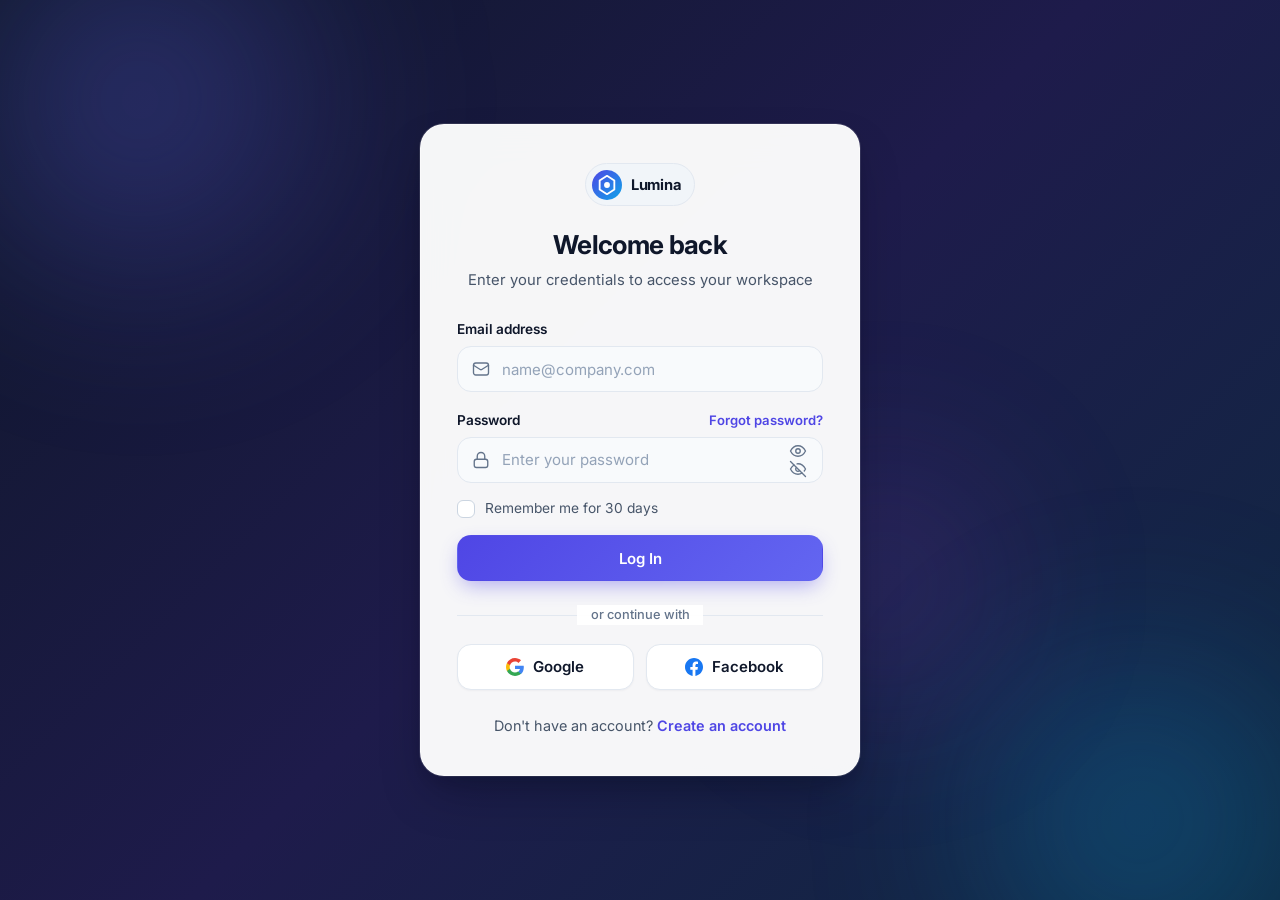
==== index.html @ 1a28e562 "Initial commit" ====
<!DOCTYPE html>
<html lang="en">
<head>
  <meta charset="UTF-8" />
  <meta name="viewport" content="width=device-width, initial-scale=1.0" />
  <title>Sign In — Lumina</title>
  <meta name="description" content="Sign in to your Lumina account securely." />
  <link rel="preconnect" href="https://fonts.googleapis.com" />
  <link rel="preconnect" href="https://fonts.gstatic.com" crossorigin />
  <link href="https://fonts.googleapis.com/css2?family=Inter:wght@400;500;600;700&display=swap" rel="stylesheet" />
  <link rel="stylesheet" href="style.css" />
</head>
<body data-page="login">
  <!-- Ambient gradient backdrop -->
  <div class="bg-backdrop" aria-hidden="true">
    <div class="bg-orb bg-orb--one"></div>
    <div class="bg-orb bg-orb--two"></div>
    <div class="bg-orb bg-orb--three"></div>
  </div>

  <main class="auth-layout">
    <section class="auth-card" aria-labelledby="login-heading">
      <!-- Brand Header -->
      <header class="auth-header">
        <a href="index.html" class="brand" aria-label="Lumina Home">
          <span class="brand-mark" aria-hidden="true">
            <svg width="22" height="22" viewBox="0 0 24 24" fill="none">
              <path d="M12 2L20 7V17L12 22L4 17V7L12 2Z" stroke="currentColor" stroke-width="2" stroke-linejoin="round" />
              <circle cx="12" cy="12" r="3.2" fill="currentColor" />
            </svg>
          </span>
          <span class="brand-name">Lumina</span>
        </a>
        <h1 id="login-heading" class="auth-title">Welcome back</h1>
        <p class="auth-subtitle">Enter your credentials to access your workspace</p>
      </header>

      <!-- Global Status Alert (Error / Success / Info) -->
      <div id="form-alert" class="alert" role="alert" aria-live="polite" hidden></div>

      <!-- Login Form -->
      <form id="login-form" class="auth-form" novalidate>
        <!-- Email Address -->
        <div class="form-group">
          <label for="login-email" class="form-label">Email address</label>
          <div class="input-wrapper">
            <span class="input-icon" aria-hidden="true">
              <svg width="18" height="18" viewBox="0 0 24 24" fill="none" stroke="currentColor" stroke-width="1.8" stroke-linecap="round" stroke-linejoin="round">
                <rect x="2" y="4" width="20" height="16" rx="3" />
                <path d="M22 7L13.03 12.7a1.94 1.94 0 0 1-2.06 0L2 7" />
              </svg>
            </span>
            <input
              type="email"
              id="login-email"
              name="email"
              class="form-input"
              placeholder="name@company.com"
              autocomplete="email"
              required
              aria-describedby="login-email-error"
            />
          </div>
          <p id="login-email-error" class="field-error" aria-live="polite"></p>
        </div>

        <!-- Password -->
        <div class="form-group">
          <div class="label-row">
            <label for="login-password" class="form-label">Password</label>
            <button type="button" id="forgot-password-btn" class="text-link text-link--sm">
              Forgot password?
            </button>
          </div>
          <div class="input-wrapper">
            <span class="input-icon" aria-hidden="true">
              <svg width="18" height="18" viewBox="0 0 24 24" fill="none" stroke="currentColor" stroke-width="1.8" stroke-linecap="round" stroke-linejoin="round">
                <rect x="3" y="11" width="18" height="11" rx="3" />
                <path d="M7 11V7a5 5 0 0 1 10 0v4" />
              </svg>
            </span>
            <input
              type="password"
              id="login-password"
              name="password"
              class="form-input form-input--with-toggle"
              placeholder="Enter your password"
              autocomplete="current-password"
              required
              aria-describedby="login-password-error"
            />
            <button
              type="button"
              class="password-toggle"
              data-toggle-password="login-password"
              aria-label="Show password"
              aria-pressed="false"
            >
              <svg class="icon-eye" width="18" height="18" viewBox="0 0 24 24" fill="none" stroke="currentColor" stroke-width="1.8" stroke-linecap="round" stroke-linejoin="round" aria-hidden="true">
                <path d="M2 12s3.5-7 10-7 10 7 10 7-3.5 7-10 7-10-7-10-7Z" />
                <circle cx="12" cy="12" r="3" />
              </svg>
              <svg class="icon-eye-off" width="18" height="18" viewBox="0 0 24 24" fill="none" stroke="currentColor" stroke-width="1.8" stroke-linecap="round" stroke-linejoin="round" aria-hidden="true" hidden>
                <path d="M9.88 9.88a3 3 0 1 0 4.24 4.24" />
                <path d="M10.73 5.08A10.43 10.43 0 0 1 12 5c6.5 0 10 7 10 7a13.16 13.16 0 0 1-1.67 2.68" />
                <path d="M6.61 6.61A13.526 13.526 0 0 0 2 12s3.5 7 10 7a9.74 9.74 0 0 0 5.39-1.61" />
                <line x1="2" y1="2" x2="22" y2="22" />
              </svg>
            </button>
          </div>
          <p id="login-password-error" class="field-error" aria-live="polite"></p>
        </div>

        <!-- Remember Me -->
        <div class="form-options">
          <label class="checkbox-label" for="remember-me">
            <input type="checkbox" id="remember-me" name="rememberMe" class="checkbox-input" />
            <span class="checkbox-custom" aria-hidden="true">
              <svg width="12" height="12" viewBox="0 0 24 24" fill="none" stroke="currentColor" stroke-width="3" stroke-linecap="round" stroke-linejoin="round">
                <polyline points="20 6 9 17 4 12" />
              </svg>
            </span>
            <span>Remember me for 30 days</span>
          </label>
        </div>

        <!-- Submit Button -->
        <button type="submit" id="login-submit" class="btn btn-primary">
          <span class="btn-text">Log In</span>
          <span class="btn-spinner" aria-hidden="true" hidden></span>
        </button>
      </form>

      <!-- Divider -->
      <div class="divider" role="separator">
        <span>or continue with</span>
      </div>

      <!-- Social Login Buttons -->
      <div class="social-grid">
        <button type="button" class="btn btn-social" data-social-provider="Google">
          <svg width="18" height="18" viewBox="0 0 24 24" aria-hidden="true">
            <path fill="#4285F4" d="M23.745 12.27c0-.7-.06-1.4-.19-2.07H12v4.51h6.6c-.29 1.52-1.14 2.82-2.4 3.68v3.05h3.88c2.27-2.09 3.665-5.17 3.665-9.17Z" />
            <path fill="#34A853" d="M12 24c3.24 0 5.95-1.08 7.93-2.91l-3.88-3.05c-1.08.72-2.45 1.16-4.05 1.16-3.12 0-5.77-2.11-6.72-4.96H1.29v3.14C3.26 21.3 7.31 24 12 24Z" />
            <path fill="#FBBC05" d="M5.28 14.24c-.24-.72-.38-1.49-.38-2.24s.14-1.52.38-2.24V6.62H1.29C.47 8.24 0 10.06 0 12s.47 3.76 1.29 5.38l3.99-3.14Z" />
            <path fill="#EA4335" d="M12 4.75c1.77 0 3.35.61 4.6 1.8l3.42-3.42C17.95 1.19 15.24 0 12 0 7.31 0 3.26 2.7 1.29 6.62l3.99 3.14c.95-2.85 3.6-4.96 6.72-4.96Z" />
          </svg>
          <span>Google</span>
        </button>

        <button type="button" class="btn btn-social" data-social-provider="Facebook">
          <svg width="18" height="18" viewBox="0 0 24 24" aria-hidden="true">
            <path fill="#1877F2" d="M24 12.073c0-6.627-5.373-12-12-12s-12 5.373-12 12c0 5.99 4.388 10.954 10.125 11.854v-8.385H7.078v-3.47h3.047V9.43c0-3.007 1.792-4.669 4.533-4.669 1.312 0 2.686.235 2.686.235v2.953H15.83c-1.491 0-1.956.925-1.956 1.874v2.25h3.328l-.532 3.47h-2.796v8.385C19.612 23.027 24 18.062 24 12.073Z" />
          </svg>
          <span>Facebook</span>
        </button>
      </div>

      <!-- Footer Switch Link -->
      <footer class="auth-footer">
        <p>
          Don&apos;t have an account?
          <a href="signup.html" class="text-link page-switch">Create an account</a>
        </p>
      </footer>
    </section>
  </main>

  <!-- Forgot Password Modal -->
  <div id="forgot-modal" class="modal-overlay" role="dialog" aria-modal="true" aria-labelledby="forgot-modal-title" hidden>
    <div class="modal-card">
      <div class="modal-header">
        <div>
          <h2 id="forgot-modal-title" class="modal-title">Reset your password</h2>
          <p class="modal-subtitle">Enter your account email and we&apos;ll send a reset link.</p>
        </div>
        <button type="button" class="modal-close" data-close-modal="forgot-modal" aria-label="Close modal">
          <svg width="18" height="18" viewBox="0 0 24 24" fill="none" stroke="currentColor" stroke-width="2" stroke-linecap="round" stroke-linejoin="round" aria-hidden="true">
            <line x1="18" y1="6" x2="6" y2="18" />
            <line x1="6" y1="6" x2="18" y2="18" />
          </svg>
        </button>
      </div>

      <div id="forgot-alert" class="alert" role="alert" aria-live="polite" hidden></div>

      <form id="forgot-form" class="auth-form" novalidate>
        <div class="form-group">
          <label for="forgot-email" class="form-label">Email address</label>
          <div class="input-wrapper">
            <span class="input-icon" aria-hidden="true">
              <svg width="18" height="18" viewBox="0 0 24 24" fill="none" stroke="currentColor" stroke-width="1.8" stroke-linecap="round" stroke-linejoin="round">
                <rect x="2" y="4" width="20" height="16" rx="3" />
                <path d="M22 7L13.03 12.7a1.94 1.94 0 0 1-2.06 0L2 7" />
              </svg>
            </span>
            <input
              type="email"
              id="forgot-email"
              name="resetEmail"
              class="form-input"
              placeholder="name@company.com"
              autocomplete="email"
              required
              aria-describedby="forgot-email-error"
            />
          </div>
          <p id="forgot-email-error" class="field-error" aria-live="polite"></p>
        </div>

        <div class="modal-actions">
          <button type="button" class="btn btn-secondary" data-close-modal="forgot-modal">Cancel</button>
          <button type="submit" class="btn btn-primary">Send Reset Link</button>
        </div>
      </form>
    </div>
  </div>

  <script src="script.js"></script>
</body>
</html>
---- style.css ----
/* ==========================================================================
   Lumina Auth — Modern, Responsive Stylesheet
   ========================================================================== */

:root {
  /* Color Palette */
  --bg-gradient-start: #0f172a;
  --bg-gradient-mid: #1e1b4b;
  --bg-gradient-end: #0f2942;

  --surface-card: rgba(255, 255, 255, 0.96);
  --surface-card-border: rgba(255, 255, 255, 0.45);
  --surface-input: #f8fafc;
  --surface-input-hover: #f1f5f9;
  --surface-input-focus: #ffffff;

  --text-primary: #0f172a;
  --text-secondary: #475569;
  --text-muted: #64748b;
  --text-placeholder: #94a3b8;

  --accent-primary: #4f46e5;
  --accent-primary-hover: #4338ca;
  --accent-secondary: #0ea5e9;
  --accent-ring: rgba(79, 70, 229, 0.18);

  --border-subtle: #e2e8f0;
  --border-strong: #cbd5e1;

  /* Semantic Colors */
  --error-text: #dc2626;
  --error-bg: #fef2f2;
  --error-border: #fecaca;
  --error-ring: rgba(220, 38, 38, 0.16);

  --success-text: #059669;
  --success-bg: #ecfdf5;
  --success-border: #a7f3d0;
  --success-ring: rgba(5, 150, 105, 0.16);

  --warning-text: #d97706;
  --info-text: #0284c7;
  --info-bg: #f0f9ff;
  --info-border: #bae6fd;

  /* Radii & Shadows */
  --radius-card: 24px;
  --radius-input: 14px;
  --radius-btn: 14px;
  --radius-pill: 9999px;

  --shadow-card:
    0 24px 48px -12px rgba(2, 6, 23, 0.35),
    0 8px 20px -6px rgba(15, 23, 42, 0.2),
    0 0 0 1px rgba(255, 255, 255, 0.12);
  --shadow-btn: 0 8px 20px -4px rgba(79, 70, 229, 0.42);
  --shadow-btn-hover: 0 12px 26px -4px rgba(79, 70, 229, 0.52);

  /* Typography & Motion */
  --font-sans: "Inter", -apple-system, BlinkMacSystemFont, "Segoe UI", Roboto, sans-serif;
  --ease-out: cubic-bezier(0.16, 1, 0.3, 1);
  --transition-fast: 180ms var(--ease-out);
  --transition-base: 260ms var(--ease-out);
}

/* Reset & Base */
*,
*::before,
*::after {
  box-sizing: border-box;
  margin: 0;
  padding: 0;
}

html {
  font-size: 16px;
  -webkit-font-smoothing: antialiased;
  -moz-osx-font-smoothing: grayscale;
}

body {
  font-family: var(--font-sans);
  color: var(--text-primary);
  background: linear-gradient(135deg, var(--bg-gradient-start) 0%, var(--bg-gradient-mid) 50%, var(--bg-gradient-end) 100%);
  min-height: 100dvh;
  line-height: 1.5;
  overflow-x: hidden;
  transition: opacity 220ms ease;
}

body.is-leaving {
  opacity: 0;
}

button,
input {
  font-family: inherit;
  font-size: inherit;
}

a {
  color: inherit;
  text-decoration: none;
}

/* ==========================================================================
   Ambient Gradient Backdrop
   ========================================================================== */

.bg-backdrop {
  position: fixed;
  inset: 0;
  overflow: hidden;
  pointer-events: none;
  z-index: 0;
}

.bg-orb {
  position: absolute;
  border-radius: 50%;
  filter: blur(80px);
  opacity: 0.55;
  will-change: transform;
}

.bg-orb--one {
  width: 520px;
  height: 520px;
  top: -160px;
  left: -120px;
  background: radial-gradient(circle, rgba(99, 102, 241, 0.68) 0%, rgba(99, 102, 241, 0) 70%);
  animation: floatOrb 18s ease-in-out infinite alternate;
}

.bg-orb--two {
  width: 480px;
  height: 480px;
  bottom: -160px;
  right: -100px;
  background: radial-gradient(circle, rgba(14, 165, 233, 0.58) 0%, rgba(14, 165, 233, 0) 70%);
  animation: floatOrb 22s ease-in-out infinite alternate-reverse;
}

.bg-orb--three {
  width: 360px;
  height: 360px;
  top: 45%;
  left: 55%;
  background: radial-gradient(circle, rgba(168, 85, 247, 0.36) 0%, rgba(168, 85, 247, 0) 70%);
  animation: floatOrb 26s ease-in-out infinite alternate;
}

@keyframes floatOrb {
  0% {
    transform: translate3d(0, 0, 0) scale(1);
  }
  100% {
    transform: translate3d(32px, -28px, 0) scale(1.08);
  }
}

/* ==========================================================================
   Layout & Card
   ========================================================================== */

.auth-layout {
  position: relative;
  z-index: 1;
  min-height: 100dvh;
  display: flex;
  align-items: center;
  justify-content: center;
  padding: 2rem 1.25rem;
}

.auth-card {
  width: 100%;
  max-width: 440px;
  background: var(--surface-card);
  backdrop-filter: blur(20px);
  -webkit-backdrop-filter: blur(20px);
  border: 1px solid var(--surface-card-border);
  border-radius: var(--radius-card);
  box-shadow: var(--shadow-card);
  padding: 2.35rem 2.25rem;
  animation: cardEnter 480ms var(--ease-out) both;
}

.auth-card--wide {
  max-width: 500px;
}

@keyframes cardEnter {
  from {
    opacity: 0;
    transform: translateY(18px) scale(0.985);
  }
  to {
    opacity: 1;
    transform: translateY(0) scale(1);
  }
}

/* Header & Brand */
.auth-header {
  text-align: center;
  margin-bottom: 1.75rem;
}

.brand {
  display: inline-flex;
  align-items: center;
  gap: 0.55rem;
  margin-bottom: 1.15rem;
  padding: 0.35rem 0.8rem 0.35rem 0.4rem;
  border-radius: var(--radius-pill);
  background: #f1f5f9;
  border: 1px solid var(--border-subtle);
  transition: transform var(--transition-fast), box-shadow var(--transition-fast);
}

.brand:hover {
  transform: translateY(-1px);
  box-shadow: 0 4px 12px rgba(15, 23, 42, 0.06);
}

.brand-mark {
  display: grid;
  place-items: center;
  width: 30px;
  height: 30px;
  border-radius: 50%;
  background: linear-gradient(135deg, var(--accent-primary), var(--accent-secondary));
  color: #ffffff;
}

.brand-name {
  font-size: 0.92rem;
  font-weight: 700;
  letter-spacing: -0.02em;
  color: var(--text-primary);
}

.auth-title {
  font-size: 1.625rem;
  font-weight: 700;
  letter-spacing: -0.025em;
  color: var(--text-primary);
  margin-bottom: 0.35rem;
}

.auth-subtitle {
  font-size: 0.925rem;
  color: var(--text-secondary);
}

/* ==========================================================================
   Alert Banner
   ========================================================================== */

.alert {
  display: flex;
  align-items: flex-start;
  gap: 0.65rem;
  padding: 0.8rem 0.95rem;
  border-radius: var(--radius-input);
  font-size: 0.875rem;
  font-weight: 500;
  line-height: 1.45;
  margin-bottom: 1.25rem;
  border: 1px solid transparent;
  animation: fadeSlideIn 240ms var(--ease-out) both;
}

.alert[hidden] {
  display: none;
}

.alert--error {
  color: var(--error-text);
  background: var(--error-bg);
  border-color: var(--error-border);
}

.alert--success {
  color: var(--success-text);
  background: var(--success-bg);
  border-color: var(--success-border);
}

.alert--info {
  color: var(--info-text);
  background: var(--info-bg);
  border-color: var(--info-border);
}

@keyframes fadeSlideIn {
  from {
    opacity: 0;
    transform: translateY(-6px);
  }
  to {
    opacity: 1;
    transform: translateY(0);
  }
}

/* ==========================================================================
   Form Controls & Inputs
   ========================================================================== */

.auth-form {
  display: flex;
  flex-direction: column;
  gap: 1.1rem;
}

.form-row {
  display: grid;
  grid-template-columns: 1fr 1fr;
  gap: 0.95rem;
}

.form-group {
  display: flex;
  flex-direction: column;
  gap: 0.4rem;
}

.label-row {
  display: flex;
  align-items: center;
  justify-content: space-between;
  gap: 0.5rem;
}

.form-label {
  font-size: 0.85rem;
  font-weight: 600;
  color: var(--text-primary);
}

.input-wrapper {
  position: relative;
  display: flex;
  align-items: center;
}

.input-icon {
  position: absolute;
  left: 0.95rem;
  display: grid;
  place-items: center;
  color: var(--text-muted);
  pointer-events: none;
  transition: color var(--transition-fast);
}

.form-input {
  width: 100%;
  height: 46px;
  padding: 0 1rem 0 2.75rem;
  border-radius: var(--radius-input);
  border: 1.5px solid var(--border-subtle);
  background: var(--surface-input);
  color: var(--text-primary);
  font-size: 0.94rem;
  outline: none;
  transition:
    background-color var(--transition-fast),
    border-color var(--transition-fast),
    box-shadow var(--transition-fast);
}

.form-input--with-toggle {
  padding-right: 2.85rem;
}

.form-input::placeholder {
  color: var(--text-placeholder);
}

.form-input:hover {
  background: var(--surface-input-hover);
  border-color: var(--border-strong);
}

.form-input:focus {
  background: var(--surface-input-focus);
  border-color: var(--accent-primary);
  box-shadow: 0 0 0 4px var(--accent-ring);
}

.input-wrapper:focus-within .input-icon {
  color: var(--accent-primary);
}

/* Validation Visual States */
.form-group.is-invalid .form-input {
  border-color: var(--error-text);
  background: #fffafa;
}

.form-group.is-invalid .form-input:focus {
  box-shadow: 0 0 0 4px var(--error-ring);
}

.form-group.is-invalid .input-icon {
  color: var(--error-text);
}

.form-group.is-valid .form-input {
  border-color: var(--success-text);
}

.form-group.is-valid .form-input:focus {
  box-shadow: 0 0 0 4px var(--success-ring);
}

.field-error {
  font-size: 0.8rem;
  font-weight: 500;
  color: var(--error-text);
  min-height: 0;
  line-height: 1.35;
}

.field-error:empty {
  display: none;
}

/* Show / Hide Password Button */
.password-toggle {
  position: absolute;
  right: 0.45rem;
  display: grid;
  place-items: center;
  width: 36px;
  height: 36px;
  border: none;
  border-radius: 10px;
  background: transparent;
  color: var(--text-muted);
  cursor: pointer;
  transition: color var(--transition-fast), background-color var(--transition-fast);
}

.password-toggle:hover {
  color: var(--text-primary);
  background: rgba(15, 23, 42, 0.05);
}

.password-toggle:focus-visible {
  outline: 2px solid var(--accent-primary);
  outline-offset: 1px;
}

/* ==========================================================================
   Password Strength Meter
   ========================================================================== */

.strength-meter {
  margin-top: 0.35rem;
  display: flex;
  flex-direction: column;
  gap: 0.35rem;
}

.strength-bars {
  display: grid;
  grid-template-columns: repeat(4, 1fr);
  gap: 0.35rem;
}

.strength-bar {
  height: 5px;
  border-radius: var(--radius-pill);
  background: var(--border-subtle);
  transition: background-color var(--transition-base), transform var(--transition-fast);
}

.strength-meter[data-strength="1"] .strength-bar:nth-child(1) {
  background: #ef4444;
}

.strength-meter[data-strength="2"] .strength-bar:nth-child(-n + 2) {
  background: #f59e0b;
}

.strength-meter[data-strength="3"] .strength-bar:nth-child(-n + 3) {
  background: #0ea5e9;
}

.strength-meter[data-strength="4"] .strength-bar:nth-child(-n + 4) {
  background: #10b981;
}

.strength-label {
  font-size: 0.78rem;
  color: var(--text-muted);
  font-weight: 500;
  transition: color var(--transition-fast);
}

.strength-meter[data-strength="1"] .strength-label {
  color: var(--error-text);
}

.strength-meter[data-strength="2"] .strength-label {
  color: var(--warning-text);
}

.strength-meter[data-strength="3"] .strength-label {
  color: var(--info-text);
}

.strength-meter[data-strength="4"] .strength-label {
  color: var(--success-text);
}

/* ==========================================================================
   Custom Checkbox & Links
   ========================================================================== */

.form-options {
  display: flex;
  align-items: center;
  justify-content: space-between;
  margin-top: -0.1rem;
}

.checkbox-label {
  position: relative;
  display: inline-flex;
  align-items: flex-start;
  gap: 0.6rem;
  font-size: 0.86rem;
  color: var(--text-secondary);
  cursor: pointer;
  user-select: none;
  line-height: 1.4;
}

.checkbox-input {
  position: absolute;
  opacity: 0;
  width: 1px;
  height: 1px;
}

.checkbox-custom {
  flex-shrink: 0;
  margin-top: 1px;
  width: 18px;
  height: 18px;
  border-radius: 6px;
  border: 1.5px solid var(--border-strong);
  background: #ffffff;
  display: grid;
  place-items: center;
  color: #ffffff;
  transition:
    background-color var(--transition-fast),
    border-color var(--transition-fast),
    box-shadow var(--transition-fast),
    transform var(--transition-fast);
}

.checkbox-custom svg {
  opacity: 0;
  transform: scale(0.6);
  transition: opacity var(--transition-fast), transform var(--transition-fast);
}

.checkbox-input:checked + .checkbox-custom {
  background: var(--accent-primary);
  border-color: var(--accent-primary);
}

.checkbox-input:checked + .checkbox-custom svg {
  opacity: 1;
  transform: scale(1);
}

.checkbox-input:focus-visible + .checkbox-custom {
  box-shadow: 0 0 0 4px var(--accent-ring);
  border-color: var(--accent-primary);
}

.text-link {
  background: none;
  border: none;
  padding: 0;
  color: var(--accent-primary);
  font-weight: 600;
  cursor: pointer;
  transition: color var(--transition-fast);
}

.text-link:hover {
  color: var(--accent-primary-hover);
  text-decoration: underline;
  text-underline-offset: 3px;
}

.text-link--sm {
  font-size: 0.82rem;
}

.inline-link {
  font-size: inherit;
}

/* ==========================================================================
   Buttons
   ========================================================================== */

.btn {
  display: inline-flex;
  align-items: center;
  justify-content: center;
  gap: 0.55rem;
  height: 46px;
  padding: 0 1.25rem;
  border-radius: var(--radius-btn);
  border: 1px solid transparent;
  font-size: 0.94rem;
  font-weight: 600;
  cursor: pointer;
  transition:
    transform var(--transition-fast),
    box-shadow var(--transition-fast),
    background-color var(--transition-fast),
    border-color var(--transition-fast),
    opacity var(--transition-fast);
}

.btn:active:not(:disabled) {
  transform: translateY(1px) scale(0.992);
}

.btn:disabled {
  opacity: 0.65;
  cursor: not-allowed;
}

.btn:focus-visible {
  outline: 2px solid var(--accent-primary);
  outline-offset: 2px;
}

.btn-primary {
  width: 100%;
  color: #ffffff;
  background: linear-gradient(135deg, var(--accent-primary) 0%, #6366f1 100%);
  box-shadow: var(--shadow-btn);
}

.btn-primary:hover:not(:disabled) {
  background: linear-gradient(135deg, var(--accent-primary-hover) 0%, #4f46e5 100%);
  box-shadow: var(--shadow-btn-hover);
  transform: translateY(-1px);
}

.btn-secondary {
  background: #f1f5f9;
  color: var(--text-primary);
  border-color: var(--border-subtle);
}

.btn-secondary:hover:not(:disabled) {
  background: #e2e8f0;
}

/* Spinner */
.btn-spinner {
  width: 17px;
  height: 17px;
  border: 2px solid rgba(255, 255, 255, 0.35);
  border-top-color: #ffffff;
  border-radius: 50%;
  animation: spin 680ms linear infinite;
}

.btn-spinner[hidden] {
  display: none;
}

@keyframes spin {
  to {
    transform: rotate(360deg);
  }
}

/* ==========================================================================
   Divider & Social Buttons
   ========================================================================== */

.divider {
  position: relative;
  display: flex;
  align-items: center;
  justify-content: center;
  margin: 1.5rem 0 1.2rem;
}

.divider::before {
  content: "";
  position: absolute;
  inset: 50% 0 auto;
  height: 1px;
  background: var(--border-subtle);
}

.divider span {
  position: relative;
  padding: 0 0.85rem;
  background: var(--surface-card);
  font-size: 0.8rem;
  font-weight: 500;
  color: var(--text-muted);
}

.social-grid {
  display: grid;
  grid-template-columns: 1fr 1fr;
  gap: 0.8rem;
}

.btn-social {
  background: #ffffff;
  color: var(--text-primary);
  border-color: var(--border-subtle);
  box-shadow: 0 1px 2px rgba(15, 23, 42, 0.04);
}

.btn-social:hover:not(:disabled) {
  background: #f8fafc;
  border-color: var(--border-strong);
  transform: translateY(-1px);
  box-shadow: 0 6px 14px rgba(15, 23, 42, 0.07);
}

/* Footer */
.auth-footer {
  margin-top: 1.6rem;
  text-align: center;
  font-size: 0.9rem;
  color: var(--text-secondary);
}

/* ==========================================================================
   Modal Dialogs
   ========================================================================== */

.modal-overlay {
  position: fixed;
  inset: 0;
  z-index: 50;
  display: flex;
  align-items: center;
  justify-content: center;
  padding: 1.25rem;
  background: rgba(15, 23, 42, 0.62);
  backdrop-filter: blur(6px);
  -webkit-backdrop-filter: blur(6px);
  animation: fadeIn 200ms ease both;
}

.modal-overlay[hidden] {
  display: none;
}

@keyframes fadeIn {
  from {
    opacity: 0;
  }
  to {
    opacity: 1;
  }
}

.modal-card {
  width: 100%;
  max-width: 420px;
  background: #ffffff;
  border-radius: 20px;
  padding: 1.75rem;
  box-shadow: 0 25px 50px -12px rgba(2, 6, 23, 0.45);
  animation: cardEnter 260ms var(--ease-out) both;
}

.modal-header {
  display: flex;
  align-items: flex-start;
  justify-content: space-between;
  gap: 1rem;
  margin-bottom: 1.15rem;
}

.modal-title {
  font-size: 1.2rem;
  font-weight: 700;
  color: var(--text-primary);
  margin-bottom: 0.25rem;
}

.modal-subtitle {
  font-size: 0.875rem;
  color: var(--text-secondary);
}

.modal-close {
  flex-shrink: 0;
  display: grid;
  place-items: center;
  width: 34px;
  height: 34px;
  border-radius: 10px;
  border: none;
  background: #f1f5f9;
  color: var(--text-secondary);
  cursor: pointer;
  transition: background-color var(--transition-fast), color var(--transition-fast);
}

.modal-close:hover {
  background: #e2e8f0;
  color: var(--text-primary);
}

.modal-body {
  display: flex;
  flex-direction: column;
  gap: 0.8rem;
  font-size: 0.9rem;
  color: var(--text-secondary);
  line-height: 1.6;
  margin-bottom: 1.35rem;
}

.modal-actions {
  display: flex;
  justify-content: flex-end;
  gap: 0.7rem;
  margin-top: 0.35rem;
}

.modal-actions .btn {
  width: auto;
  min-width: 100px;
}

/* ==========================================================================
   Responsive Breakpoints (Mobile, Tablet, Desktop)
   ========================================================================== */

@media (max-width: 600px) {
  .auth-layout {
    padding: 1.25rem 0.9rem;
  }

  .auth-card {
    padding: 1.85rem 1.35rem;
    border-radius: 20px;
  }

  .form-row {
    grid-template-columns: 1fr;
    gap: 1.1rem;
  }

  .auth-title {
    font-size: 1.45rem;
  }

  .social-grid {
    grid-template-columns: 1fr;
  }

  .modal-actions {
    flex-direction: column-reverse;
  }

  .modal-actions .btn {
    width: 100%;
  }
}

@media (min-width: 768px) and (max-width: 1024px) {
  .auth-card {
    padding: 2.5rem;
  }
}

/* Respect Reduced Motion Preferences */
@media (prefers-reduced-motion: reduce) {
  *,
  *::before,
  *::after {
    animation-duration: 0.01ms !important;
    animation-iteration-count: 1 !important;
    transition-duration: 0.01ms !important;
  }
}
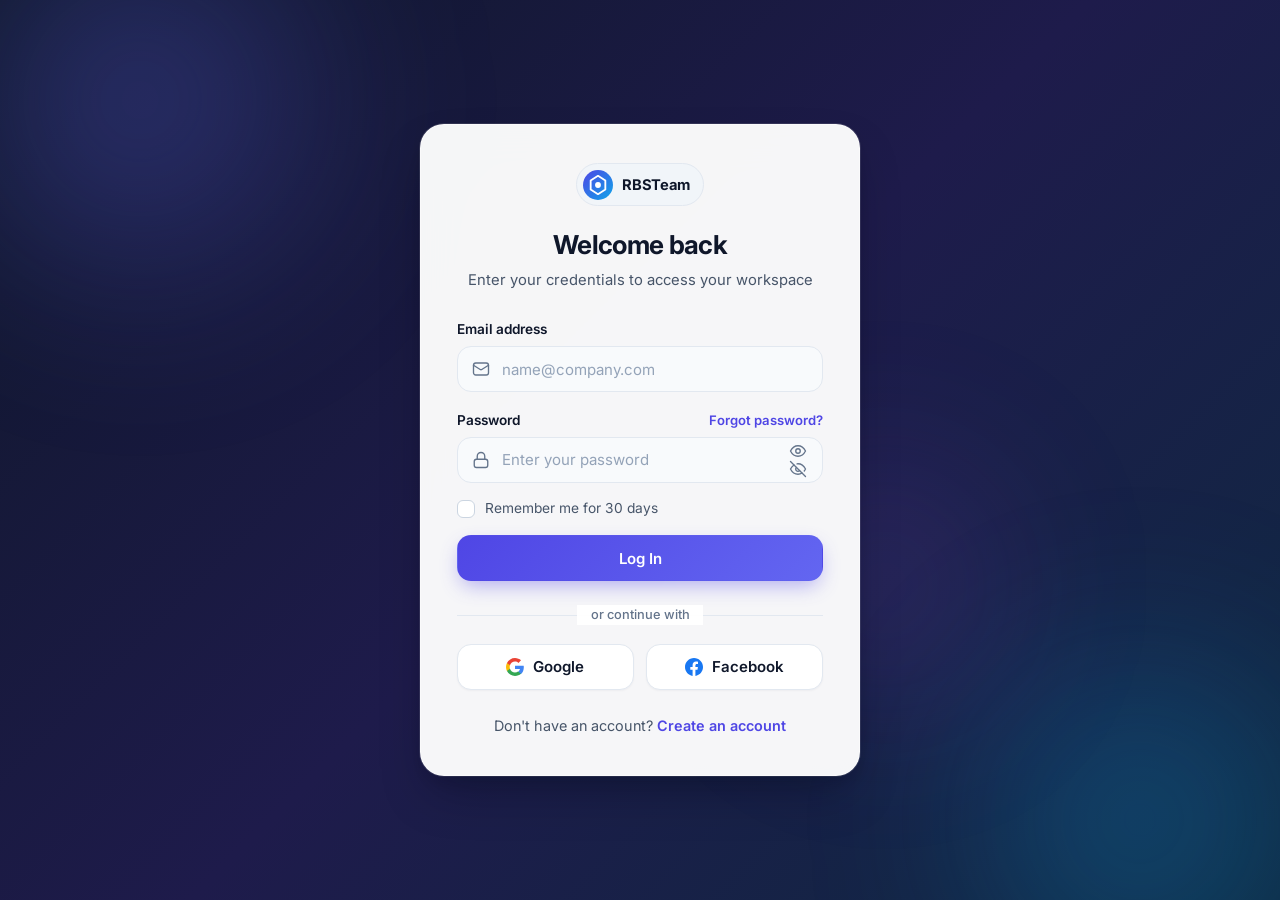
==== commit 56dbe44f: "On branch main" ====
--- a/index.html
+++ b/index.html
@@ -3,8 +3,8 @@
 <head>
   <meta charset="UTF-8" />
   <meta name="viewport" content="width=device-width, initial-scale=1.0" />
-  <title>Sign In — Lumina</title>
-  <meta name="description" content="Sign in to your Lumina account securely." />
+  <title>Sign In — RBSTeam</title>
+  <meta name="description" content="Sign in to your RBSTeam account securely." />
   <link rel="preconnect" href="https://fonts.googleapis.com" />
   <link rel="preconnect" href="https://fonts.gstatic.com" crossorigin />
   <link href="https://fonts.googleapis.com/css2?family=Inter:wght@400;500;600;700&display=swap" rel="stylesheet" />
@@ -22,14 +22,14 @@
     <section class="auth-card" aria-labelledby="login-heading">
       <!-- Brand Header -->
       <header class="auth-header">
-        <a href="index.html" class="brand" aria-label="Lumina Home">
+        <a href="index.html" class="brand" aria-label="RBSTeam Home">
           <span class="brand-mark" aria-hidden="true">
             <svg width="22" height="22" viewBox="0 0 24 24" fill="none">
               <path d="M12 2L20 7V17L12 22L4 17V7L12 2Z" stroke="currentColor" stroke-width="2" stroke-linejoin="round" />
               <circle cx="12" cy="12" r="3.2" fill="currentColor" />
             </svg>
           </span>
-          <span class="brand-name">Lumina</span>
+          <span class="brand-name">RBSTeam</span>
         </a>
         <h1 id="login-heading" class="auth-title">Welcome back</h1>
         <p class="auth-subtitle">Enter your credentials to access your workspace</p>
--- a/style.css
+++ b/style.css
@@ -1,5 +1,5 @@
 /* ==========================================================================
-   Lumina Auth — Modern, Responsive Stylesheet
+   RBSTeam Auth — Modern, Responsive Stylesheet
    ========================================================================== */
 
 :root {
